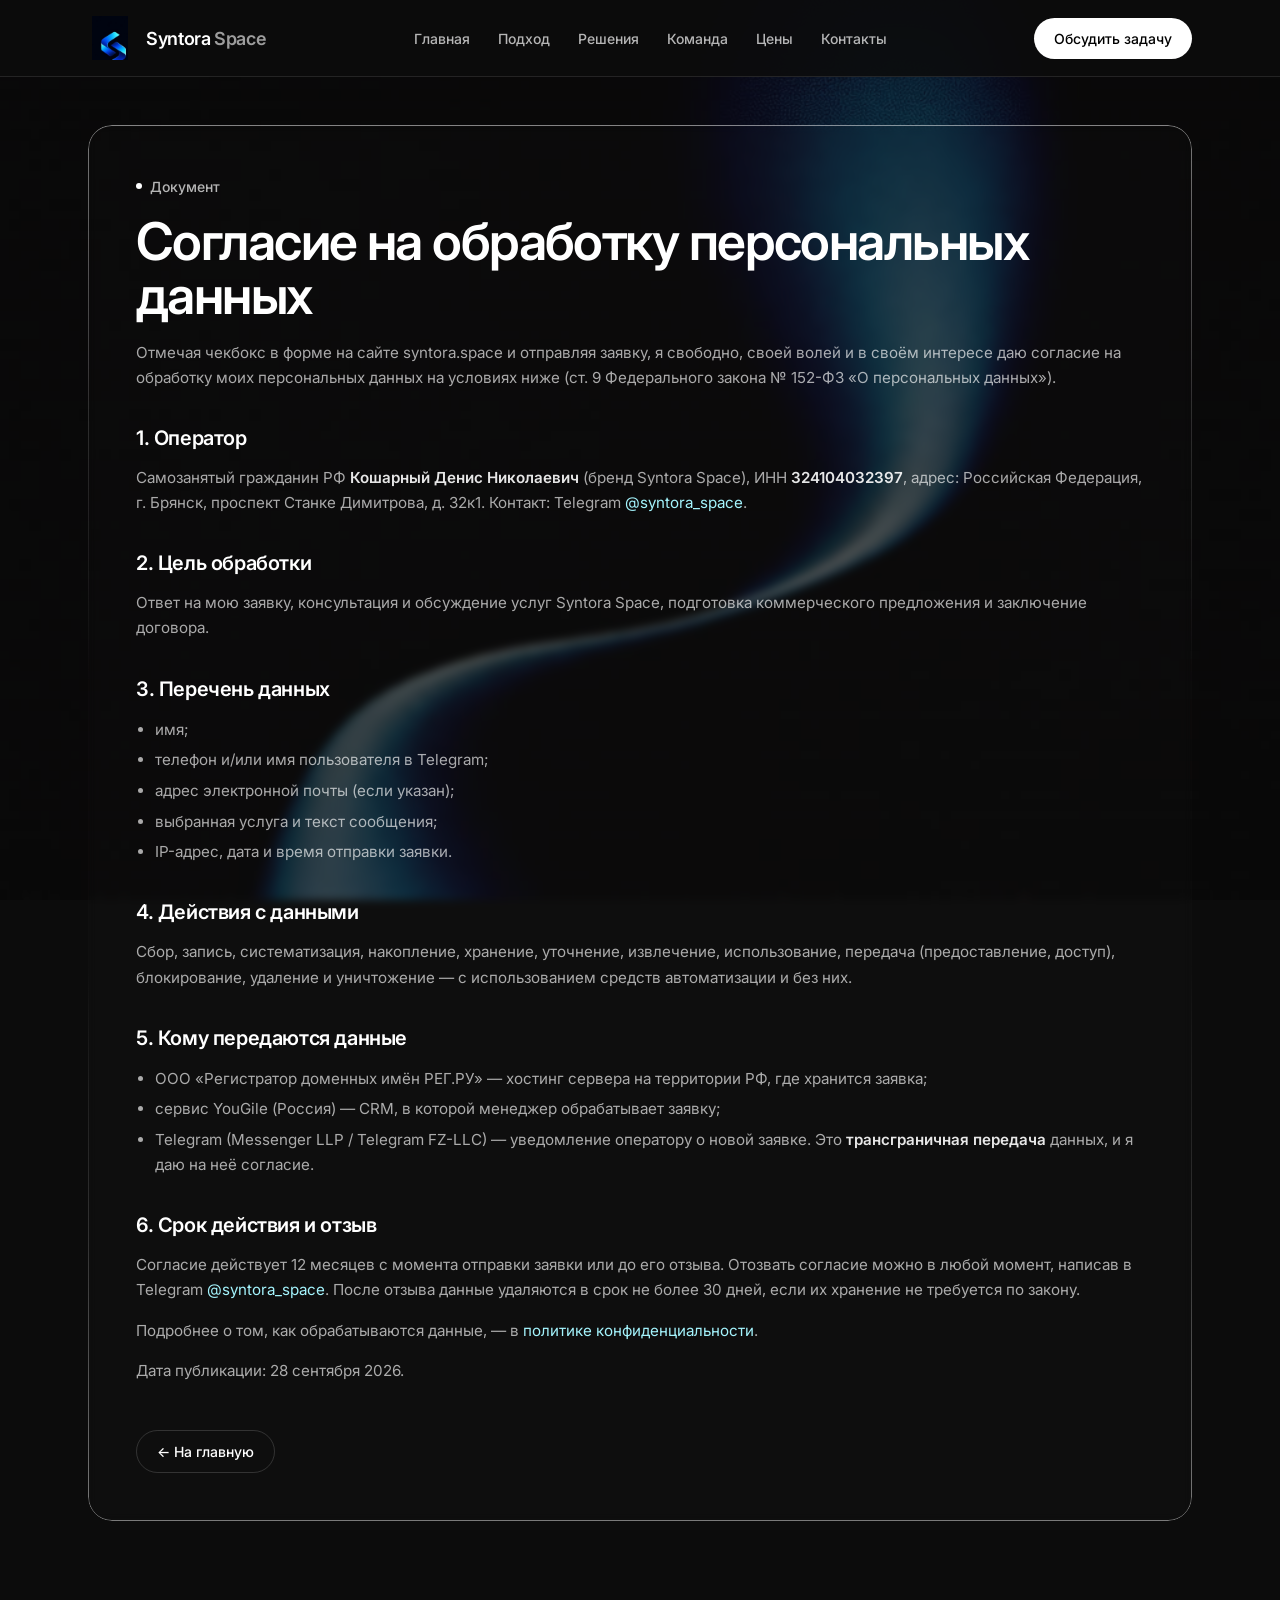
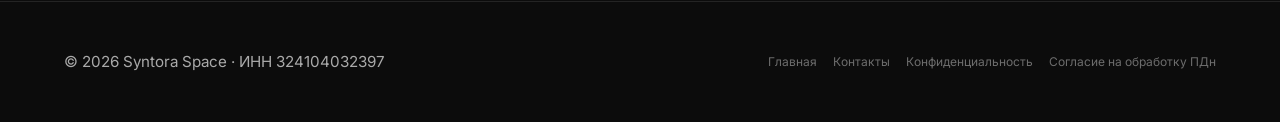
==== consent.html @ de8b24b2 "Consent page, self-hosted compressed hero video, copy fixes Co-authored-by: Cursor <cursoragent@curs" ====
<!DOCTYPE html>
<html lang="ru">
<head>
  <meta charset="UTF-8" />
  <meta name="viewport" content="width=device-width, initial-scale=1.0" />
  <title>Согласие на обработку персональных данных — Syntora Space</title>
  <meta name="description" content="Согласие на обработку персональных данных при отправке заявки на syntora.space." />
  <link rel="canonical" href="https://syntora.space/consent.html" />
  <meta property="og:type" content="website" />
  <meta property="og:locale" content="ru_RU" />
  <meta property="og:url" content="https://syntora.space/consent.html" />
  <meta property="og:title" content="Согласие на обработку ПДн — Syntora Space" />
  <meta property="og:description" content="Согласие на обработку персональных данных при отправке заявки на syntora.space." />
  <meta property="og:image" content="https://syntora.space/img/syntora-mark.png" />
  <link rel="icon" href="/img/favicon.svg" type="image/svg+xml" />
  <link rel="preconnect" href="https://fonts.googleapis.com" />
  <link rel="preconnect" href="https://fonts.gstatic.com" crossorigin />
  <link href="https://fonts.googleapis.com/css2?family=Inter:wght@400;500;600;700;800;900&display=swap" rel="stylesheet" />
  <style>
    :root {
      --bg: #0c0c0c;
      --brand: #3d81e3;
      --cyan: #00d2ff;
      --mint: #a4f4fd;
    }
    * { box-sizing: border-box; }
    html { scroll-behavior: smooth; }
    body {
      margin: 0;
      font-family: Inter, system-ui, sans-serif;
      -webkit-font-smoothing: antialiased;
      background: var(--bg);
      color: #fff;
      min-height: 100vh;
    }
    ::selection { background: rgb(61 129 227 / 0.3); }
    a { color: var(--mint); text-decoration: none; }
    a:hover { color: #fff; }
    .skip {
      position: absolute; left: -9999px;
    }
    .skip:focus {
      left: 1rem; top: 1rem; z-index: 100;
      background: #fff; color: #000; padding: 0.5rem 0.75rem; border-radius: 999px;
    }
    .bg-video {
      position: fixed; inset: 0; z-index: 0; pointer-events: none;
    }
    .bg-video video {
      width: 100%; height: 100%; object-fit: cover;
    }
    .bg-video::after {
      content: ''; position: absolute; inset: 0; background: rgb(12 12 12 / 0.72);
    }
    .shell { position: relative; z-index: 10; }
    .header {
      position: sticky; top: 0; z-index: 50;
      background: rgb(12 12 12 / 0.86);
      -webkit-backdrop-filter: blur(16px);
      backdrop-filter: blur(16px);
      border-bottom: 1px solid rgb(255 255 255 / 0.1);
    }
    .nav-inner {
      max-width: 72rem; margin: 0 auto; padding: 1rem 1.5rem;
      display: flex; align-items: center; justify-content: space-between; gap: 1rem;
    }
    .brand {
      display: inline-flex; align-items: center; gap: 0.875rem; color: #fff; text-decoration: none;
    }
    .brand img { width: 2.75rem; height: 2.75rem; object-fit: contain; }
    .brand-text { font-size: 1.125rem; font-weight: 600; letter-spacing: -0.02em; }
    .brand-text span { color: rgb(255 255 255 / 0.6); }
    .nav-links {
      display: none; align-items: center; gap: 1.75rem;
    }
    .nav-links a {
      color: rgb(255 255 255 / 0.7); font-size: 0.875rem; font-weight: 500; text-decoration: none;
    }
    .nav-links a:hover { color: #fff; }
    .cta {
      display: none;
      align-items: center; justify-content: center;
      border-radius: 999px; background: #fff; color: #000;
      font-size: 0.875rem; font-weight: 500;
      padding: 0.75rem 1.25rem; text-decoration: none;
    }
    .cta:hover { background: rgb(255 255 255 / 0.9); color: #000; }
    .burger {
      width: 2.75rem; height: 2.75rem; border-radius: 999px;
      border: 1px solid rgb(255 255 255 / 0.1); background: rgb(255 255 255 / 0.05);
      color: #fff; display: inline-flex; align-items: center; justify-content: center;
      cursor: pointer;
    }
    .mobile-panel {
      display: none; margin: 0 1.5rem 1rem;
      border: 1px solid rgb(255 255 255 / 0.1); border-radius: 1rem;
      background: rgb(0 0 0 / 0.85); -webkit-backdrop-filter: blur(16px); backdrop-filter: blur(16px); padding: 0.5rem 1rem 1rem;
    }
    .mobile-panel.open { display: block; }
    .mobile-panel a {
      display: block; color: rgb(255 255 255 / 0.8); text-decoration: none;
      padding: 0.85rem 0; border-bottom: 1px solid rgb(255 255 255 / 0.1);
      font-size: 0.875rem;
    }
    .mobile-panel a:last-child { border-bottom: 0; }
    .mobile-cta {
      display: block; margin-top: 0.75rem; text-align: center;
      border-radius: 999px; background: #fff; color: #000;
      font-size: 0.875rem; font-weight: 500; padding: 0.75rem 1.25rem; text-decoration: none;
    }
    @media (min-width: 1024px) {
      .nav-links, .cta { display: inline-flex; }
      .burger, .mobile-panel, .mobile-panel.open { display: none !important; }
    }
    main {
      max-width: 72rem; margin: 0 auto; padding: 3rem 1.5rem 5rem;
    }
    .card {
      position: relative; overflow: hidden;
      background: rgba(255,255,255,0.01);
      background-blend-mode: luminosity;
      -webkit-backdrop-filter: blur(4px);
      backdrop-filter: blur(4px);
      box-shadow: inset 0 1px 1px rgba(255,255,255,0.1);
      border-radius: 1.5rem;
      padding: 2rem 1.5rem;
    }
    @supports not ((backdrop-filter: blur(4px)) or (-webkit-backdrop-filter: blur(4px))) {
      .card { background: rgba(255,255,255,0.05); border: 1px solid rgba(255,255,255,0.12); }
    }
    @media (min-width: 768px) {
      .card { padding: 3rem; }
    }
    .card::before {
      content: ''; position: absolute; inset: 0; border-radius: inherit; padding: 1.4px;
      background: linear-gradient(180deg,
        rgba(255,255,255,0.45) 0%, rgba(255,255,255,0.15) 20%,
        rgba(255,255,255,0) 40%, rgba(255,255,255,0) 60%,
        rgba(255,255,255,0.15) 80%, rgba(255,255,255,0.45) 100%);
      -webkit-mask: linear-gradient(#fff 0 0) content-box, linear-gradient(#fff 0 0);
      mask: linear-gradient(#fff 0 0) content-box, linear-gradient(#fff 0 0);
      -webkit-mask-composite: xor; mask-composite: exclude;
      pointer-events: none;
    }
    @supports not ((mask-composite: exclude) or (-webkit-mask-composite: xor)) {
      .card::before { display: none; }
    }
    .eyebrow {
      display: inline-flex; align-items: center; gap: 0.5rem;
      color: rgb(255 255 255 / 0.7); font-size: 0.875rem; font-weight: 500;
    }
    .eyebrow i {
      width: 0.375rem; height: 0.375rem; border-radius: 999px; background: #fff; display: inline-block;
    }
    h1 {
      margin: 1.25rem 0 1rem;
      font-size: clamp(2rem, 5vw, 3.25rem);
      font-weight: 600; letter-spacing: -0.03em; line-height: 1.05;
    }
    h2 {
      margin: 2.25rem 0 0.75rem;
      font-size: 1.25rem; font-weight: 600; letter-spacing: -0.02em;
    }
    p, li {
      color: rgb(255 255 255 / 0.65);
      font-size: 0.95rem; line-height: 1.65;
    }
    ul { padding-left: 1.2rem; }
    li { margin: 0.35rem 0; }
    strong { color: rgb(255 255 255 / 0.9); font-weight: 600; }
    .disclaimer {
      font-size: 0.75rem; color: rgb(255 255 255 / 0.4); line-height: 1.55;
    }
    .back {
      display: inline-flex; margin-top: 2rem;
      border-radius: 999px; border: 1px solid rgb(255 255 255 / 0.15);
      color: #fff; padding: 0.75rem 1.25rem; font-size: 0.875rem; font-weight: 500;
      text-decoration: none;
    }
    .back:hover { background: rgb(255 255 255 / 0.05); color: #fff; }
    footer {
      border-top: 1px solid rgb(255 255 255 / 0.1);
      padding: 2rem 1.5rem;
    }
    .footer-inner {
      max-width: 72rem; margin: 0 auto;
      display: flex; flex-direction: column; gap: 0.75rem;
      color: rgb(255 255 255 / 0.4); font-size: 0.75rem;
    }
    @media (min-width: 640px) {
      .footer-inner {
        flex-direction: row; align-items: center; justify-content: space-between;
      }
    }
    .footer-links { display: flex; flex-wrap: wrap; gap: 1rem; }
    .footer-links a { color: rgb(255 255 255 / 0.4); text-decoration: none; }
    .footer-links a:hover { color: rgb(255 255 255 / 0.7); }
  </style>
  <!-- Yandex.Metrika counter -->
  <script type="text/javascript">
    (function(m,e,t,r,i,k,a){
      m[i]=m[i]||function(){(m[i].a=m[i].a||[]).push(arguments)};
      m[i].l=1*new Date();
      for (var j = 0; j < document.scripts.length; j++) {if (document.scripts[j].src === r) { return; }}
      k=e.createElement(t),a=e.getElementsByTagName(t)[0],k.async=1,k.src=r,a.parentNode.insertBefore(k,a)
    })(window, document,'script','https://mc.yandex.ru/metrika/tag.js?id=113022667', 'ym');

    ym(113022667, 'init', {ssr:true, webvisor:true, clickmap:true, ecommerce:"dataLayer", referrer: document.referrer, url: location.href, accurateTrackBounce:true, trackLinks:true});
  </script>
  <!-- /Yandex.Metrika counter -->
</head>
<body>
  <noscript><div><img src="https://mc.yandex.ru/watch/113022667" style="position:absolute; left:-9999px;" alt="" /></div></noscript>
  <a class="skip" href="#main">К содержанию</a>

  <div class="bg-video" aria-hidden="true">
    <video autoplay loop muted playsinline preload="metadata"
      poster="/media/hero-poster.jpg" src="/media/hero.mp4"></video>
  </div>

  <div class="shell">
    <header class="header">
      <div class="nav-inner">
        <a class="brand" href="/" aria-label="Syntora Space — на главную">
          <img src="/img/syntora-mark.png" alt="" width="44" height="44" />
          <span class="brand-text">Syntora <span>Space</span></span>
        </a>
        <nav class="nav-links" aria-label="Основная навигация">
          <a href="/">Главная</a>
          <a href="/#approach">Подход</a>
          <a href="/#solutions">Решения</a>
          <a href="/#team">Команда</a>
          <a href="/#pricing">Цены</a>
          <a href="/#contact">Контакты</a>
        </nav>
        <a class="cta" href="/#contact">Обсудить задачу</a>
        <button class="burger" id="burger" type="button" aria-label="Меню" aria-expanded="false" aria-controls="mobile-nav">
          <svg width="20" height="20" viewBox="0 0 24 24" fill="none" stroke="currentColor" stroke-width="2"><path d="M4 6h16M4 12h16M4 18h16"/></svg>
        </button>
      </div>
      <div class="mobile-panel" id="mobile-nav">
        <a href="/">Главная</a>
        <a href="/#approach">Подход</a>
        <a href="/#solutions">Решения</a>
        <a href="/#team">Команда</a>
        <a href="/#pricing">Цены</a>
        <a href="/#contact">Контакты</a>
        <a class="mobile-cta" href="/#contact">Обсудить задачу</a>
      </div>
    </header>

    <main id="main">
      <article class="card">
        <div class="eyebrow"><i></i> Документ</div>
        <h1>Согласие на обработку персональных данных</h1>
        <p>Отмечая чекбокс в форме на сайте syntora.space и отправляя заявку, я свободно, своей волей и в своём интересе даю согласие на обработку моих персональных данных на условиях ниже (ст. 9 Федерального закона № 152-ФЗ «О персональных данных»).</p>

        <h2>1. Оператор</h2>
        <p>Самозанятый гражданин РФ <strong>Кошарный Денис Николаевич</strong> (бренд Syntora Space), ИНН <strong>324104032397</strong>, адрес: Российская Федерация, г. Брянск, проспект Станке Димитрова, д. 32к1. Контакт: Telegram <a href="https://t.me/syntora_space" rel="noopener" target="_blank">@syntora_space</a>.</p>

        <h2>2. Цель обработки</h2>
        <p>Ответ на мою заявку, консультация и обсуждение услуг Syntora Space, подготовка коммерческого предложения и заключение договора.</p>

        <h2>3. Перечень данных</h2>
        <ul>
          <li>имя;</li>
          <li>телефон и/или имя пользователя в Telegram;</li>
          <li>адрес электронной почты (если указан);</li>
          <li>выбранная услуга и текст сообщения;</li>
          <li>IP-адрес, дата и время отправки заявки.</li>
        </ul>

        <h2>4. Действия с данными</h2>
        <p>Сбор, запись, систематизация, накопление, хранение, уточнение, извлечение, использование, передача (предоставление, доступ), блокирование, удаление и уничтожение — с использованием средств автоматизации и без них.</p>

        <h2>5. Кому передаются данные</h2>
        <ul>
          <li>ООО «Регистратор доменных имён РЕГ.РУ» — хостинг сервера на территории РФ, где хранится заявка;</li>
          <li>сервис YouGile (Россия) — CRM, в которой менеджер обрабатывает заявку;</li>
          <li>Telegram (Messenger LLP / Telegram FZ-LLC) — уведомление оператору о новой заявке. Это <strong>трансграничная передача</strong> данных, и я даю на неё согласие.</li>
        </ul>

        <h2>6. Срок действия и отзыв</h2>
        <p>Согласие действует 12 месяцев с момента отправки заявки или до его отзыва. Отозвать согласие можно в любой момент, написав в Telegram <a href="https://t.me/syntora_space" rel="noopener" target="_blank">@syntora_space</a>. После отзыва данные удаляются в срок не более 30 дней, если их хранение не требуется по закону.</p>

        <p>Подробнее о том, как обрабатываются данные, — в <a href="/privacy.html">политике конфиденциальности</a>.</p>
        <p>Дата публикации: 28 сентября 2026.</p>

        <a class="back" href="/">← На главную</a>
      </article>
    </main>

    <footer>
      <div class="footer-inner">
        <p>© 2026 Syntora Space · ИНН 324104032397</p>
        <div class="footer-links">
          <a href="/">Главная</a>
          <a href="/#contact">Контакты</a>
          <a href="/privacy.html">Конфиденциальность</a>
          <a href="/consent.html">Согласие на обработку ПДн</a>
        </div>
      </div>
    </footer>
  </div>

  <script>
    (function () {
      var burger = document.getElementById('burger');
      var panel = document.getElementById('mobile-nav');
      if (!burger || !panel) return;
      burger.addEventListener('click', function () {
        var open = panel.classList.toggle('open');
        burger.setAttribute('aria-expanded', open ? 'true' : 'false');
      });
      panel.querySelectorAll('a').forEach(function (link) {
        link.addEventListener('click', function () {
          panel.classList.remove('open');
          burger.setAttribute('aria-expanded', 'false');
        });
      });
    })();
  </script>
</body>
</html>
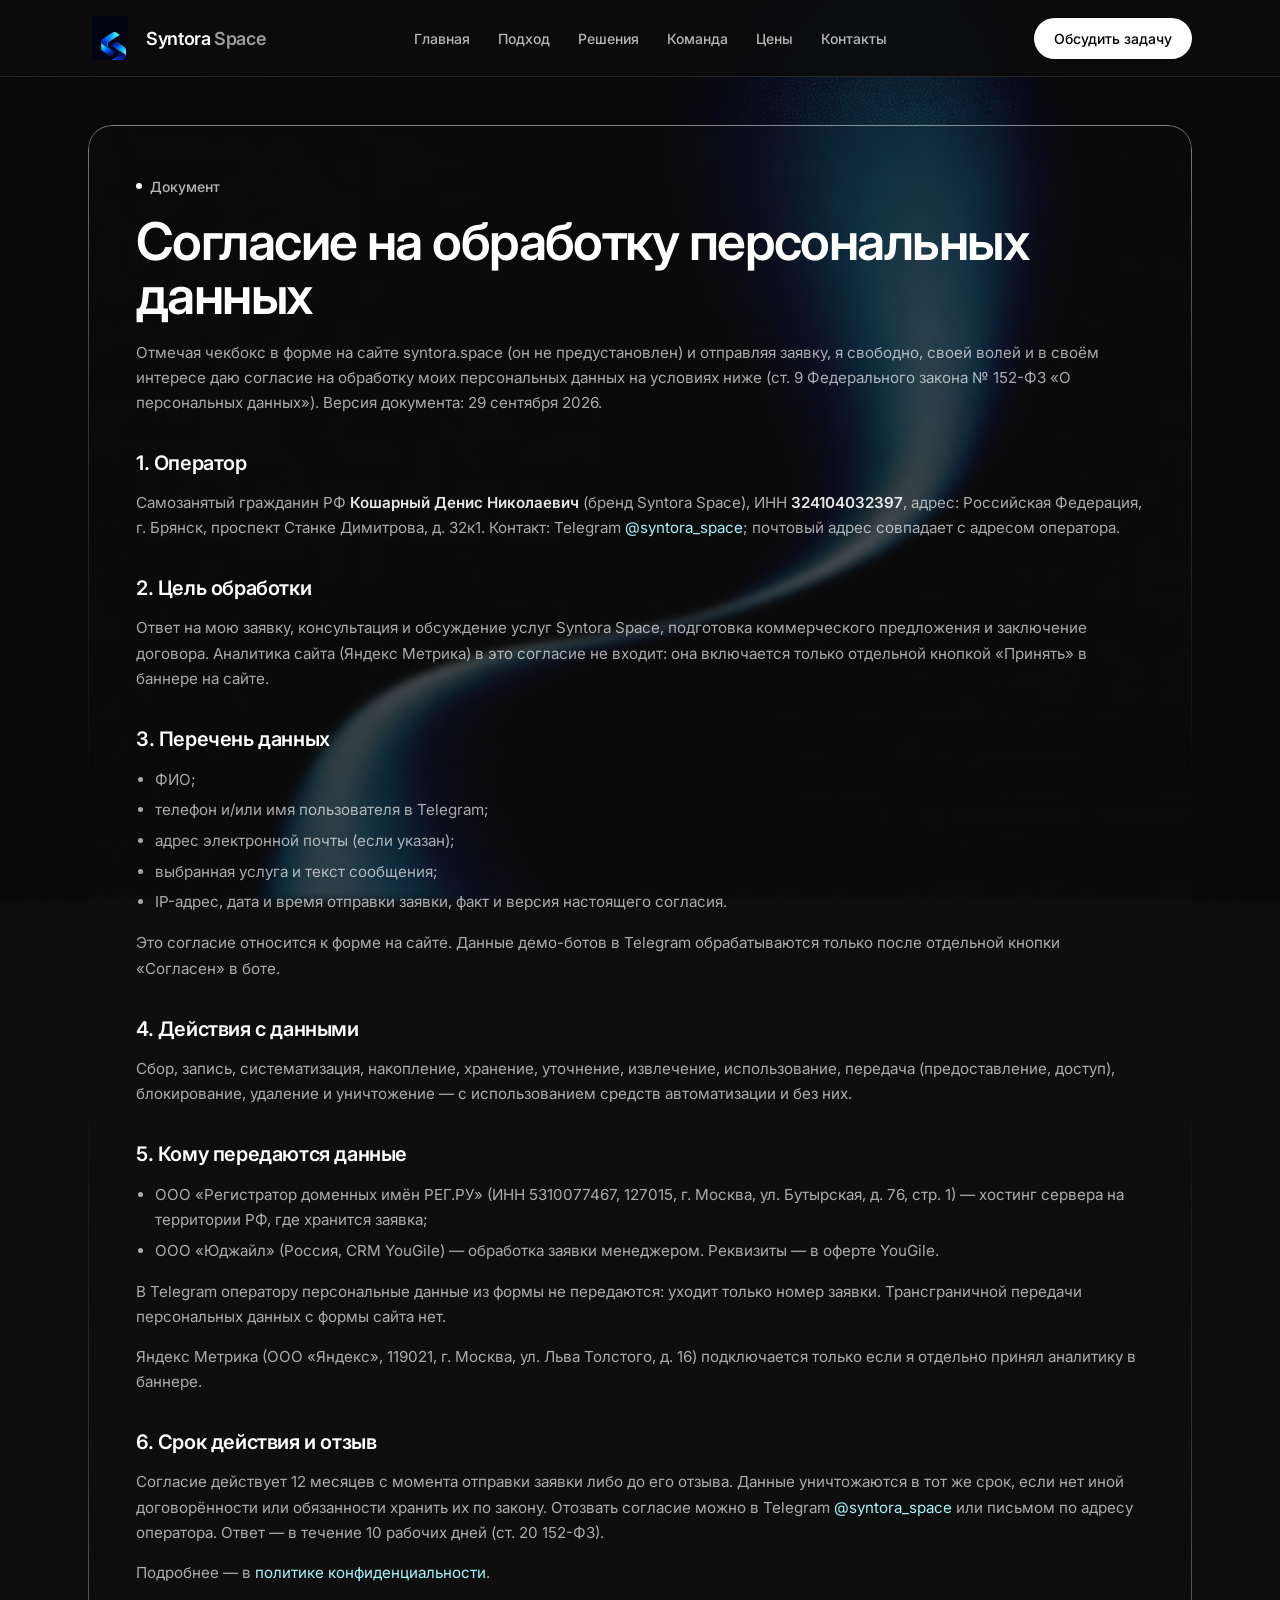
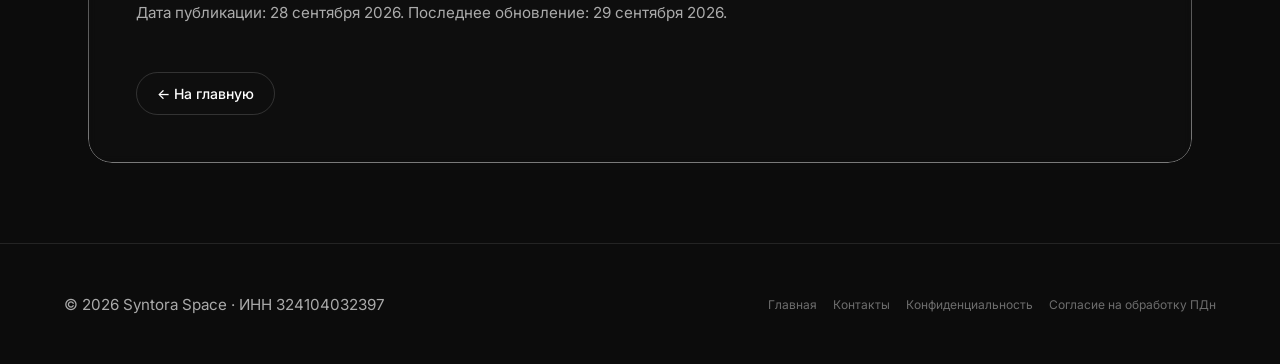
==== commit 0cbd9f2e: "Cookie banner, aligned privacy/consent, no Metrika before consent Co-authored-by: Cursor <cursoragen" ====
--- a/consent.html
+++ b/consent.html
@@ -196,21 +196,8 @@
     .footer-links a { color: rgb(255 255 255 / 0.4); text-decoration: none; }
     .footer-links a:hover { color: rgb(255 255 255 / 0.7); }
   </style>
-  <!-- Yandex.Metrika counter -->
-  <script type="text/javascript">
-    (function(m,e,t,r,i,k,a){
-      m[i]=m[i]||function(){(m[i].a=m[i].a||[]).push(arguments)};
-      m[i].l=1*new Date();
-      for (var j = 0; j < document.scripts.length; j++) {if (document.scripts[j].src === r) { return; }}
-      k=e.createElement(t),a=e.getElementsByTagName(t)[0],k.async=1,k.src=r,a.parentNode.insertBefore(k,a)
-    })(window, document,'script','https://mc.yandex.ru/metrika/tag.js?id=113022667', 'ym');
-
-    ym(113022667, 'init', {ssr:true, webvisor:true, clickmap:true, ecommerce:"dataLayer", referrer: document.referrer, url: location.href, accurateTrackBounce:true, trackLinks:true});
-  </script>
-  <!-- /Yandex.Metrika counter -->
 </head>
 <body>
-  <noscript><div><img src="https://mc.yandex.ru/watch/113022667" style="position:absolute; left:-9999px;" alt="" /></div></noscript>
   <a class="skip" href="#main">К содержанию</a>
 
   <div class="bg-video" aria-hidden="true">
@@ -250,41 +237,43 @@
     </header>
 
     <main id="main">
-      <article class="card">
+            <article class="card">
         <div class="eyebrow"><i></i> Документ</div>
         <h1>Согласие на обработку персональных данных</h1>
-        <p>Отмечая чекбокс в форме на сайте syntora.space и отправляя заявку, я свободно, своей волей и в своём интересе даю согласие на обработку моих персональных данных на условиях ниже (ст. 9 Федерального закона № 152-ФЗ «О персональных данных»).</p>
+        <p>Отмечая чекбокс в форме на сайте syntora.space (он не предустановлен) и отправляя заявку, я свободно, своей волей и в своём интересе даю согласие на обработку моих персональных данных на условиях ниже (ст. 9 Федерального закона № 152-ФЗ «О персональных данных»). Версия документа: 29 сентября 2026.</p>
 
         <h2>1. Оператор</h2>
-        <p>Самозанятый гражданин РФ <strong>Кошарный Денис Николаевич</strong> (бренд Syntora Space), ИНН <strong>324104032397</strong>, адрес: Российская Федерация, г. Брянск, проспект Станке Димитрова, д. 32к1. Контакт: Telegram <a href="https://t.me/syntora_space" rel="noopener" target="_blank">@syntora_space</a>.</p>
+        <p>Самозанятый гражданин РФ <strong>Кошарный Денис Николаевич</strong> (бренд Syntora Space), ИНН <strong>324104032397</strong>, адрес: Российская Федерация, г. Брянск, проспект Станке Димитрова, д. 32к1. Контакт: Telegram <a href="https://t.me/syntora_space" rel="noopener" target="_blank">@syntora_space</a>; почтовый адрес совпадает с адресом оператора.</p>
 
         <h2>2. Цель обработки</h2>
-        <p>Ответ на мою заявку, консультация и обсуждение услуг Syntora Space, подготовка коммерческого предложения и заключение договора.</p>
+        <p>Ответ на мою заявку, консультация и обсуждение услуг Syntora Space, подготовка коммерческого предложения и заключение договора. Аналитика сайта (Яндекс Метрика) в это согласие не входит: она включается только отдельной кнопкой «Принять» в баннере на сайте.</p>
 
         <h2>3. Перечень данных</h2>
         <ul>
-          <li>имя;</li>
+          <li>ФИО;</li>
           <li>телефон и/или имя пользователя в Telegram;</li>
           <li>адрес электронной почты (если указан);</li>
           <li>выбранная услуга и текст сообщения;</li>
-          <li>IP-адрес, дата и время отправки заявки.</li>
+          <li>IP-адрес, дата и время отправки заявки, факт и версия настоящего согласия.</li>
         </ul>
+        <p>Это согласие относится к форме на сайте. Данные демо-ботов в Telegram обрабатываются только после отдельной кнопки «Согласен» в боте.</p>
 
         <h2>4. Действия с данными</h2>
         <p>Сбор, запись, систематизация, накопление, хранение, уточнение, извлечение, использование, передача (предоставление, доступ), блокирование, удаление и уничтожение — с использованием средств автоматизации и без них.</p>
 
         <h2>5. Кому передаются данные</h2>
         <ul>
-          <li>ООО «Регистратор доменных имён РЕГ.РУ» — хостинг сервера на территории РФ, где хранится заявка;</li>
-          <li>сервис YouGile (Россия) — CRM, в которой менеджер обрабатывает заявку;</li>
-          <li>Telegram (Messenger LLP / Telegram FZ-LLC) — уведомление оператору о новой заявке. Это <strong>трансграничная передача</strong> данных, и я даю на неё согласие.</li>
+          <li>ООО «Регистратор доменных имён РЕГ.РУ» (ИНН 5310077467, 127015, г. Москва, ул. Бутырская, д. 76, стр. 1) — хостинг сервера на территории РФ, где хранится заявка;</li>
+          <li>ООО «Юджайл» (Россия, CRM YouGile) — обработка заявки менеджером. Реквизиты — в оферте YouGile.</li>
         </ul>
+        <p>В Telegram оператору персональные данные из формы не передаются: уходит только номер заявки. Трансграничной передачи персональных данных с формы сайта нет.</p>
+        <p>Яндекс Метрика (ООО «Яндекс», 119021, г. Москва, ул. Льва Толстого, д. 16) подключается только если я отдельно принял аналитику в баннере.</p>
 
         <h2>6. Срок действия и отзыв</h2>
-        <p>Согласие действует 12 месяцев с момента отправки заявки или до его отзыва. Отозвать согласие можно в любой момент, написав в Telegram <a href="https://t.me/syntora_space" rel="noopener" target="_blank">@syntora_space</a>. После отзыва данные удаляются в срок не более 30 дней, если их хранение не требуется по закону.</p>
-
-        <p>Подробнее о том, как обрабатываются данные, — в <a href="/privacy.html">политике конфиденциальности</a>.</p>
-        <p>Дата публикации: 28 сентября 2026.</p>
+        <p>Согласие действует 12 месяцев с момента отправки заявки либо до его отзыва. Данные уничтожаются в тот же срок, если нет иной договорённости или обязанности хранить их по закону. Отозвать согласие можно в Telegram <a href="https://t.me/syntora_space" rel="noopener" target="_blank">@syntora_space</a> или письмом по адресу оператора. Ответ — в течение 10 рабочих дней (ст. 20 152-ФЗ).</p>
+
+        <p>Подробнее — в <a href="/privacy.html">политике конфиденциальности</a>.</p>
+        <p>Дата публикации: 28 сентября 2026. Последнее обновление: 29 сентября 2026.</p>
 
         <a class="back" href="/">← На главную</a>
       </article>
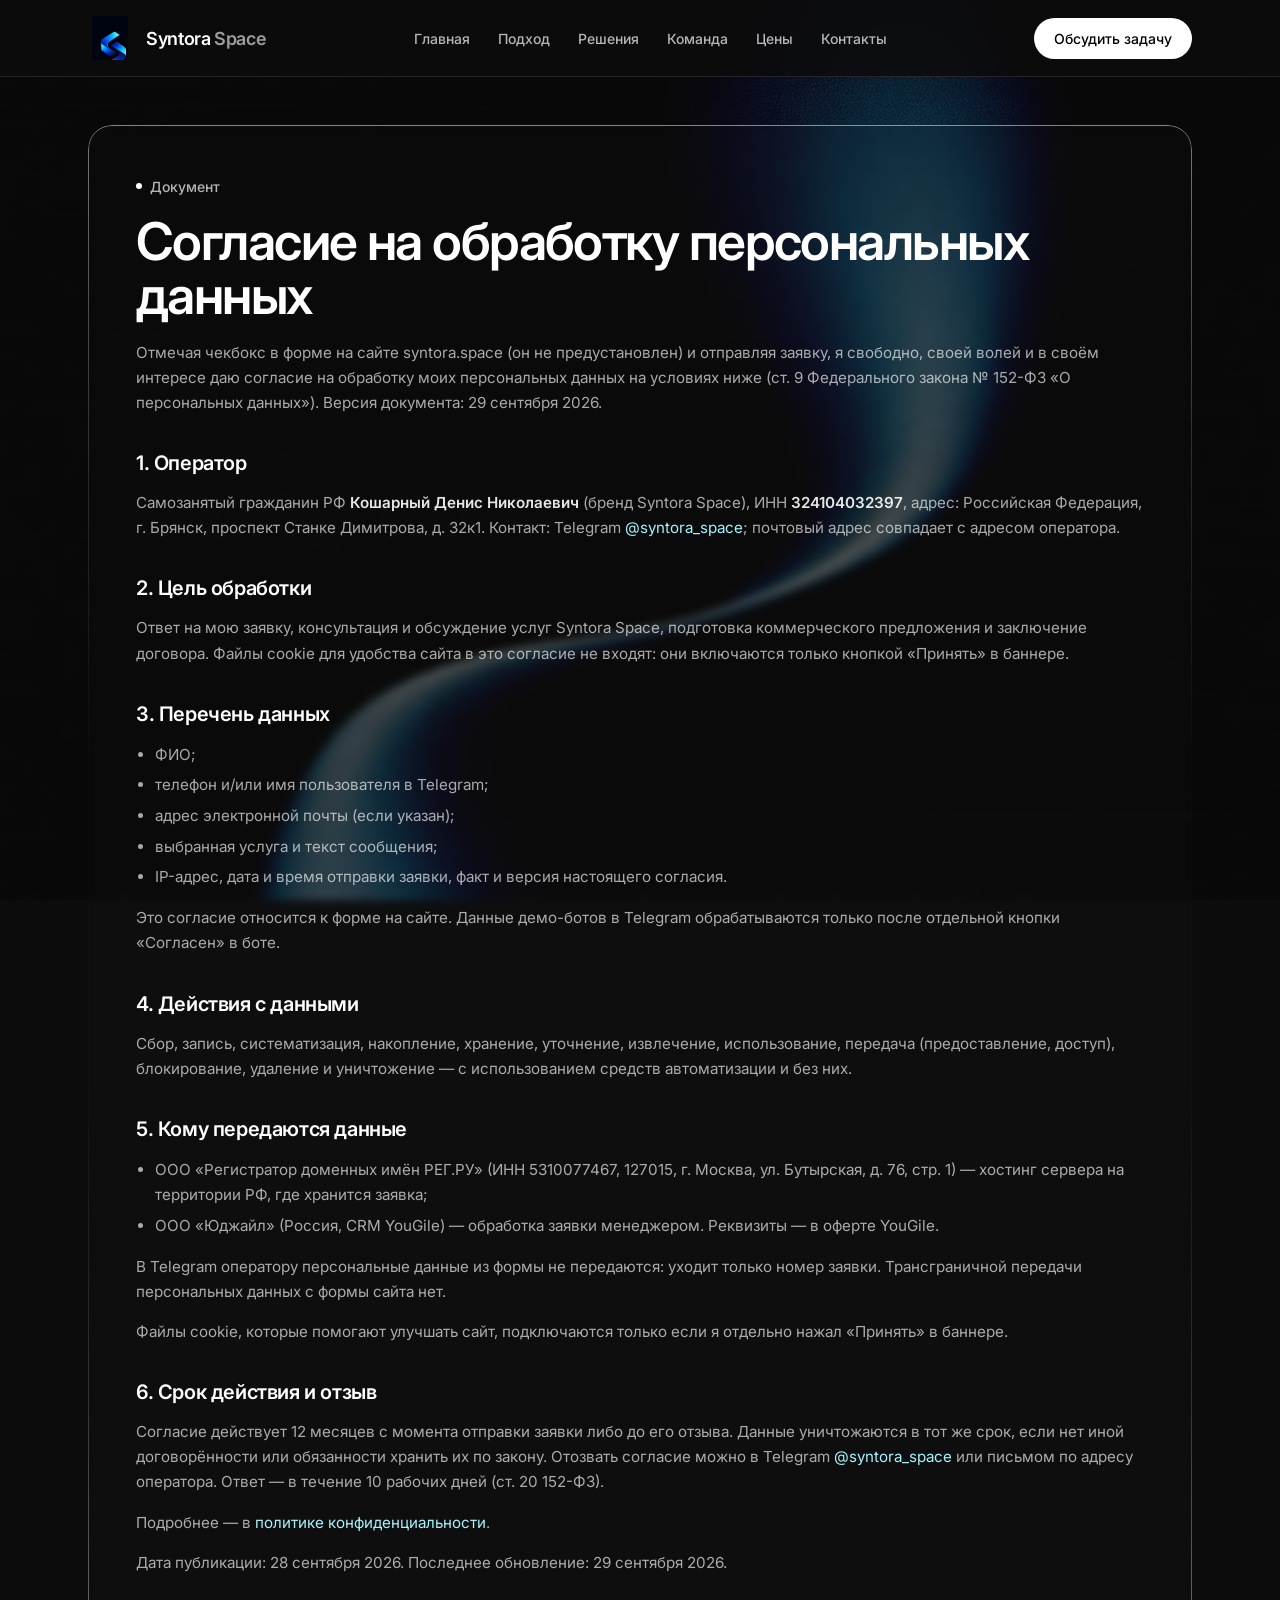
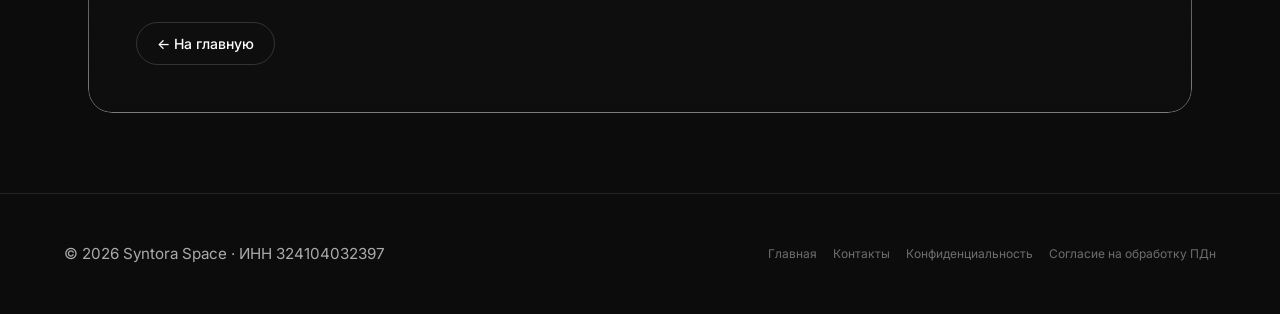
==== commit 0d90e1c4: "Softer cookie banner and legal copy without naming analytics vendor Co-authored-by: Cursor <cursorag" ====
--- a/consent.html
+++ b/consent.html
@@ -246,7 +246,7 @@
         <p>Самозанятый гражданин РФ <strong>Кошарный Денис Николаевич</strong> (бренд Syntora Space), ИНН <strong>324104032397</strong>, адрес: Российская Федерация, г. Брянск, проспект Станке Димитрова, д. 32к1. Контакт: Telegram <a href="https://t.me/syntora_space" rel="noopener" target="_blank">@syntora_space</a>; почтовый адрес совпадает с адресом оператора.</p>
 
         <h2>2. Цель обработки</h2>
-        <p>Ответ на мою заявку, консультация и обсуждение услуг Syntora Space, подготовка коммерческого предложения и заключение договора. Аналитика сайта (Яндекс Метрика) в это согласие не входит: она включается только отдельной кнопкой «Принять» в баннере на сайте.</p>
+        <p>Ответ на мою заявку, консультация и обсуждение услуг Syntora Space, подготовка коммерческого предложения и заключение договора. Файлы cookie для удобства сайта в это согласие не входят: они включаются только кнопкой «Принять» в баннере.</p>
 
         <h2>3. Перечень данных</h2>
         <ul>
@@ -267,7 +267,7 @@
           <li>ООО «Юджайл» (Россия, CRM YouGile) — обработка заявки менеджером. Реквизиты — в оферте YouGile.</li>
         </ul>
         <p>В Telegram оператору персональные данные из формы не передаются: уходит только номер заявки. Трансграничной передачи персональных данных с формы сайта нет.</p>
-        <p>Яндекс Метрика (ООО «Яндекс», 119021, г. Москва, ул. Льва Толстого, д. 16) подключается только если я отдельно принял аналитику в баннере.</p>
+        <p>Файлы cookie, которые помогают улучшать сайт, подключаются только если я отдельно нажал «Принять» в баннере.</p>
 
         <h2>6. Срок действия и отзыв</h2>
         <p>Согласие действует 12 месяцев с момента отправки заявки либо до его отзыва. Данные уничтожаются в тот же срок, если нет иной договорённости или обязанности хранить их по закону. Отозвать согласие можно в Telegram <a href="https://t.me/syntora_space" rel="noopener" target="_blank">@syntora_space</a> или письмом по адресу оператора. Ответ — в течение 10 рабочих дней (ст. 20 152-ФЗ).</p>
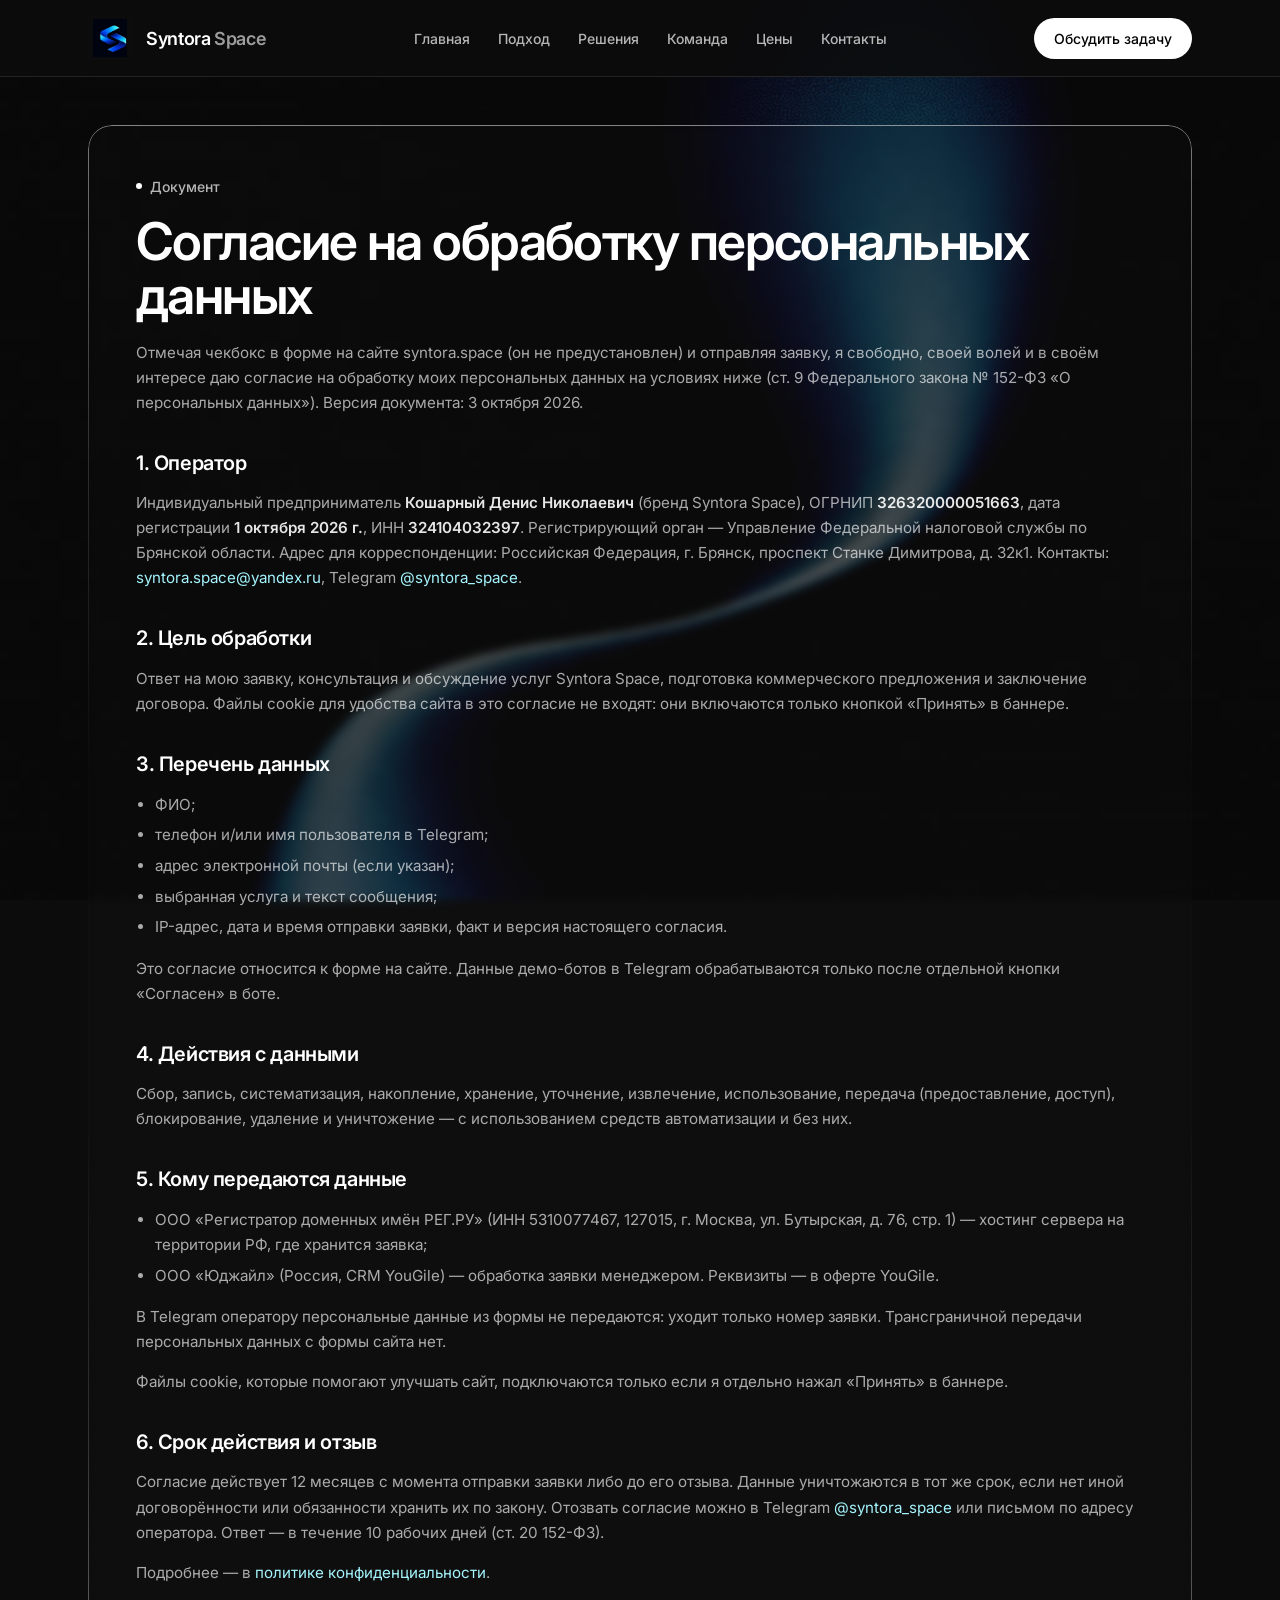
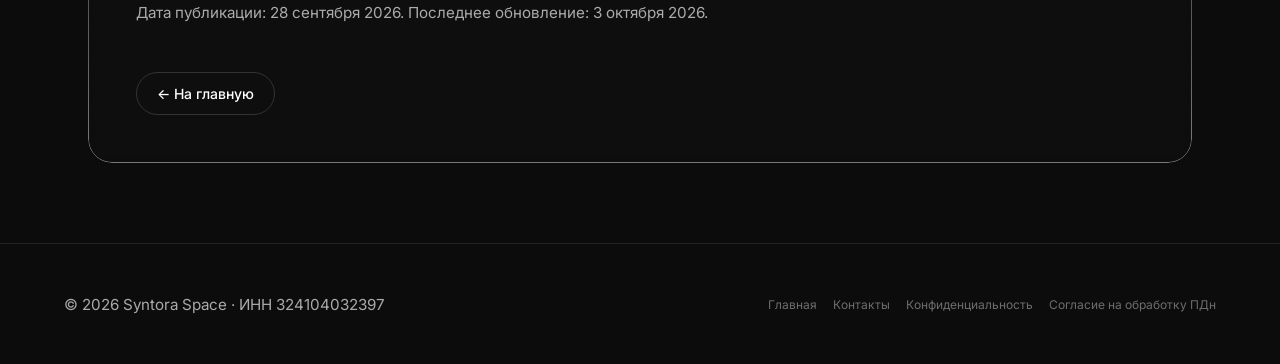
==== commit 838de6f6: "Publish team contacts, card prices, and IP operator details. Co-authored-by: Cursor <cursoragent@cur" ====
--- a/consent.html
+++ b/consent.html
@@ -240,10 +240,10 @@
             <article class="card">
         <div class="eyebrow"><i></i> Документ</div>
         <h1>Согласие на обработку персональных данных</h1>
-        <p>Отмечая чекбокс в форме на сайте syntora.space (он не предустановлен) и отправляя заявку, я свободно, своей волей и в своём интересе даю согласие на обработку моих персональных данных на условиях ниже (ст. 9 Федерального закона № 152-ФЗ «О персональных данных»). Версия документа: 29 сентября 2026.</p>
+        <p>Отмечая чекбокс в форме на сайте syntora.space (он не предустановлен) и отправляя заявку, я свободно, своей волей и в своём интересе даю согласие на обработку моих персональных данных на условиях ниже (ст. 9 Федерального закона № 152-ФЗ «О персональных данных»). Версия документа: 3 октября 2026.</p>
 
         <h2>1. Оператор</h2>
-        <p>Самозанятый гражданин РФ <strong>Кошарный Денис Николаевич</strong> (бренд Syntora Space), ИНН <strong>324104032397</strong>, адрес: Российская Федерация, г. Брянск, проспект Станке Димитрова, д. 32к1. Контакт: Telegram <a href="https://t.me/syntora_space" rel="noopener" target="_blank">@syntora_space</a>; почтовый адрес совпадает с адресом оператора.</p>
+        <p>Индивидуальный предприниматель <strong>Кошарный Денис Николаевич</strong> (бренд Syntora Space), ОГРНИП <strong>326320000051663</strong>, дата регистрации <strong>1 октября 2026 г.</strong>, ИНН <strong>324104032397</strong>. Регистрирующий орган — Управление Федеральной налоговой службы по Брянской области. Адрес для корреспонденции: Российская Федерация, г. Брянск, проспект Станке Димитрова, д. 32к1. Контакты: <a href="mailto:syntora.space@yandex.ru">syntora.space@yandex.ru</a>, Telegram <a href="https://t.me/syntora_space" rel="noopener" target="_blank">@syntora_space</a>.</p>
 
         <h2>2. Цель обработки</h2>
         <p>Ответ на мою заявку, консультация и обсуждение услуг Syntora Space, подготовка коммерческого предложения и заключение договора. Файлы cookie для удобства сайта в это согласие не входят: они включаются только кнопкой «Принять» в баннере.</p>
@@ -273,7 +273,7 @@
         <p>Согласие действует 12 месяцев с момента отправки заявки либо до его отзыва. Данные уничтожаются в тот же срок, если нет иной договорённости или обязанности хранить их по закону. Отозвать согласие можно в Telegram <a href="https://t.me/syntora_space" rel="noopener" target="_blank">@syntora_space</a> или письмом по адресу оператора. Ответ — в течение 10 рабочих дней (ст. 20 152-ФЗ).</p>
 
         <p>Подробнее — в <a href="/privacy.html">политике конфиденциальности</a>.</p>
-        <p>Дата публикации: 28 сентября 2026. Последнее обновление: 29 сентября 2026.</p>
+        <p>Дата публикации: 28 сентября 2026. Последнее обновление: 3 октября 2026.</p>
 
         <a class="back" href="/">← На главную</a>
       </article>
